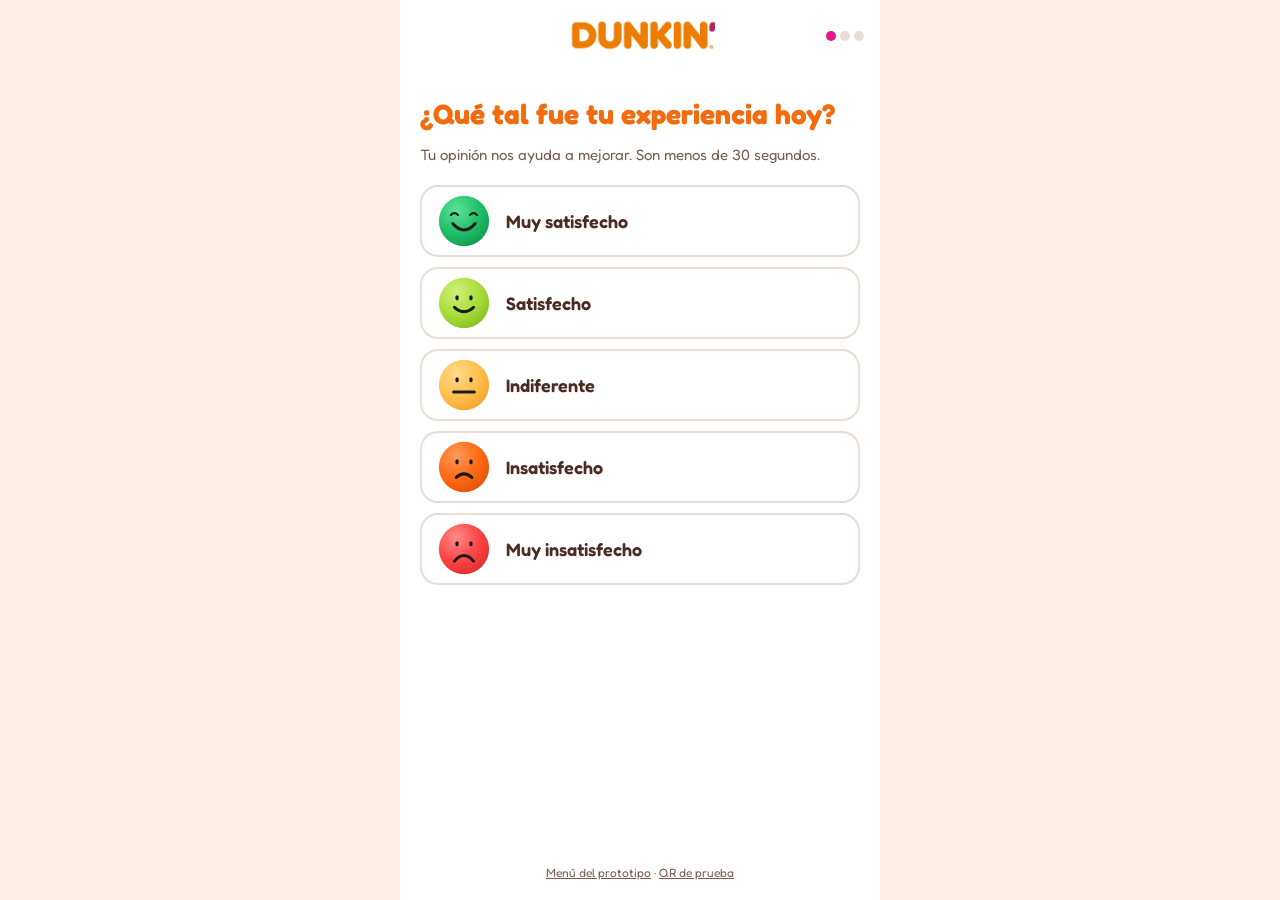
==== dunkin/index.html @ ad474162 "Encuestas por QR para celular: Dunkin, Jimmy John's y Savory, con página de QR de prueba" ====
<!doctype html>
<html lang="es">
<head>
<meta charset="utf-8">
<meta name="viewport" content="width=device-width, initial-scale=1, viewport-fit=cover">
<meta name="robots" content="noindex, nofollow">
<meta name="theme-color" content="#F26B0F">
<title>Dunkin' · ¿Qué tal tu experiencia?</title>
<link rel="preconnect" href="https://fonts.googleapis.com">
<link rel="stylesheet" href="https://fonts.googleapis.com/css2?family=Fredoka:wght@500;600;700&display=swap">
<link rel="stylesheet" href="../css/movil.css?v=11">
<style>
:root {
  --fondo: #FCEFE6; --hoja: #FFFFFF; --tarjeta: #FFFFFF; --texto: #4A2C22; --texto-suave: #7A5A4E; --titulo: #F26B0F;
  --primario: #E8178A; --sobre-primario: #FFFFFF; --borde: #EADDD6; --sel-fondo: #FDE7F2; --ofertas-fondo: #FFF4EC;
  --cab-fondo: #FFFFFF; --cab-texto: #4A2C22; --progreso-vacio: #EADDD6;
  --fuente: 'Fredoka', system-ui, sans-serif; --fuente-titulo: 'Fredoka', system-ui, sans-serif; --fuente-boton: 'Fredoka', system-ui, sans-serif;
  --peso-titulo: 700; --mayus: none; --espaciado-titulo: 0; --mayus-boton: none; --espaciado-boton: 0;
  --radio: 18px; --radio-chip: 999px; --radio-boton: 999px; --radio-campo: 12px;
}
.logo-dk { position: relative; width: 150px; height: 32px; overflow: hidden; }
.logo-dk img { position: absolute; left: 0; top: -10px; width: 230px; height: 50px; }
</style>
</head>
<body>
<div id="app"></div>
<script>
window.MARCA = {
  clave: 'Dunkin', nombre: "Dunkin'",
  logo: '<div class="logo-dk"><img src="../img/marcas/dunkin-logo-productos.png" alt="Dunkin"></div>',
  imagen: '<img class="imagen" src="../img/productos/04-cafe-con-dona.png" alt="">',
  textos: {
    pregunta: '¿Qué tal fue tu experiencia hoy?', positiva: '¡Qué bueno! ¿Qué fue lo mejor?',
    neutra: '¿Qué podríamos hacer mejor?', negativa: 'Lo sentimos. ¿Qué falló?',
    ofertas: '¿Quieres recibir ofertas y descuentos?', gracias: '¡Gracias!'
  },
  gusto: ['Calidad del producto', 'Rapidez de atención', 'Amabilidad del personal', 'Pedido correcto', 'Limpieza del local', 'Variedad de productos'],
  mejorar: ['Calidad del producto', 'Demora en la atención', 'Atención del personal', 'Pedido incorrecto', 'Limpieza del local', 'Faltaban productos']
};
</script>
<script src="../js/config.js?v=11"></script>
<script src="../js/politica.js?v=11"></script>
<script src="../js/movil.js?v=11"></script>
</body>
</html>
---- css/movil.css ----
/* Encuesta para celular. Cada marca define sus colores y fuentes como variables en su página. */
* { box-sizing: border-box; }
html, body { margin: 0; }
body { min-height: 100vh; min-height: 100dvh; background: var(--fondo); color: var(--texto); font-family: var(--fuente); -webkit-tap-highlight-color: transparent; }
#app { max-width: 480px; min-height: 100vh; min-height: 100dvh; margin: 0 auto; display: flex; flex-direction: column; background: var(--hoja); }
button { font-family: inherit; cursor: pointer; }

.cab { display: grid; grid-template-columns: 44px 1fr 44px; align-items: center; gap: 8px; padding: 14px 16px; background: var(--cab-fondo); }
.logo { display: flex; justify-content: center; align-items: center; min-height: 40px; }
.volver, .volver-vacio { width: 44px; height: 44px; }
.volver { border: none; border-radius: 999px; background: transparent; font-size: 24px; color: var(--cab-texto); }
.progreso { display: flex; gap: 4px; justify-self: end; }
.progreso span { width: 10px; height: 10px; border-radius: 999px; background: var(--progreso-vacio); }
.progreso span.lleno { background: var(--primario); }

.cuerpo { flex: 1; display: flex; flex-direction: column; gap: 14px; padding: 20px 20px 28px; }
h1 { margin: 6px 0 0; font-family: var(--fuente-titulo); font-size: 28px; line-height: 1.15; font-weight: var(--peso-titulo); color: var(--titulo); text-transform: var(--mayus); letter-spacing: var(--espaciado-titulo); }
h2 { margin: 0; font-family: var(--fuente-titulo); font-size: 21px; font-weight: var(--peso-titulo); color: var(--titulo); text-transform: var(--mayus); letter-spacing: var(--espaciado-titulo); }
.sub { margin: 0; font-size: 15px; line-height: 1.4; color: var(--texto-suave); }

.caras { display: flex; flex-direction: column; gap: 10px; margin-top: 6px; }
.cara-fila { display: flex; align-items: center; gap: 16px; min-height: 68px; padding: 8px 16px; border: 2px solid var(--borde); border-radius: var(--radio); background: var(--tarjeta); font-size: 18px; font-weight: 600; color: var(--texto); text-align: left; transition: transform 0.12s, border-color 0.12s; }
.cara-fila:active, .cara-fila.tocado { transform: scale(0.98); border-color: var(--primario); background: var(--sel-fondo); }
.cara-elegida { display: flex; align-items: center; gap: 10px; font-size: 15px; font-weight: 600; color: var(--texto-suave); }

.chips { display: flex; flex-wrap: wrap; gap: 10px; }
.chip { min-height: 48px; padding: 10px 16px; border: 2px solid var(--borde); border-radius: var(--radio-chip); background: var(--tarjeta); font-size: 16px; font-weight: 600; color: var(--texto); }
.chip.sel { border-color: var(--primario); background: var(--primario); color: var(--sobre-primario); }

.principal { margin-top: auto; min-height: 56px; border: none; border-radius: var(--radio-boton); background: var(--primario); color: var(--sobre-primario); font-family: var(--fuente-boton); font-size: 19px; font-weight: 700; text-transform: var(--mayus-boton); letter-spacing: var(--espaciado-boton); }
.principal:disabled { opacity: 0.4; cursor: default; }

textarea, input[type="text"], input[type="email"] { width: 100%; padding: 12px 14px; border: 2px solid var(--borde); border-radius: var(--radio-campo); background: var(--tarjeta); color: var(--texto); font: 16px var(--fuente); }
textarea { resize: vertical; min-height: 104px; }
textarea:focus, input:focus { outline: none; border-color: var(--primario); }
.ofertas { display: flex; flex-direction: column; gap: 10px; padding: 16px; border-radius: var(--radio); background: var(--ofertas-fondo); }
.ofertas label { display: flex; flex-direction: column; gap: 6px; font-size: 14px; font-weight: 700; color: var(--texto); }
.ofertas label.consent { flex-direction: row; align-items: flex-start; gap: 10px; font-weight: 500; line-height: 1.4; }
.consent input { flex: none; width: 24px; height: 24px; margin: 0; accent-color: var(--primario); }
.enlace { padding: 0; border: none; background: none; font: inherit; font-weight: 700; color: var(--primario); text-decoration: underline; }
.error-form { margin: 0; min-height: 0; font-size: 14px; font-weight: 600; color: #C62828; }
.error-form:empty { display: none; }

.gracias { align-items: center; justify-content: center; text-align: center; }
.gracias h1 { font-size: 34px; }
.gracias .imagen { max-width: 220px; max-height: 240px; }

.pie { padding: 14px 16px 20px; text-align: center; font-size: 12px; color: var(--texto-suave); }
.pie a { color: inherit; }

/* Política de privacidad a pantalla completa en el celular */
.politica { position: fixed; inset: 0; z-index: 20; display: flex; align-items: flex-end; justify-content: center; background: rgba(0, 0, 0, 0.5); }
.politica-caja { width: 100%; max-width: 480px; max-height: 88dvh; display: flex; flex-direction: column; gap: 10px; padding: 22px 20px 20px; background: #FFFFFF; border-radius: 20px 20px 0 0; font-family: system-ui, sans-serif; color: #1F1F1F; }
.politica-caja h2 { font-family: system-ui, sans-serif; font-size: 19px; font-weight: 800; color: #1F1F1F; text-transform: none; letter-spacing: 0; }
.politica-texto { overflow-y: auto; font-size: 15px; line-height: 1.45; }
.politica-texto p { margin: 0 0 10px; }
.politica-version { margin: 0; font-size: 12px; color: #6B6B6B; }
.politica-cerrar { min-height: 50px; border: none; border-radius: 999px; background: #1F1F1F; color: #FFFFFF; font: 700 17px system-ui, sans-serif; }
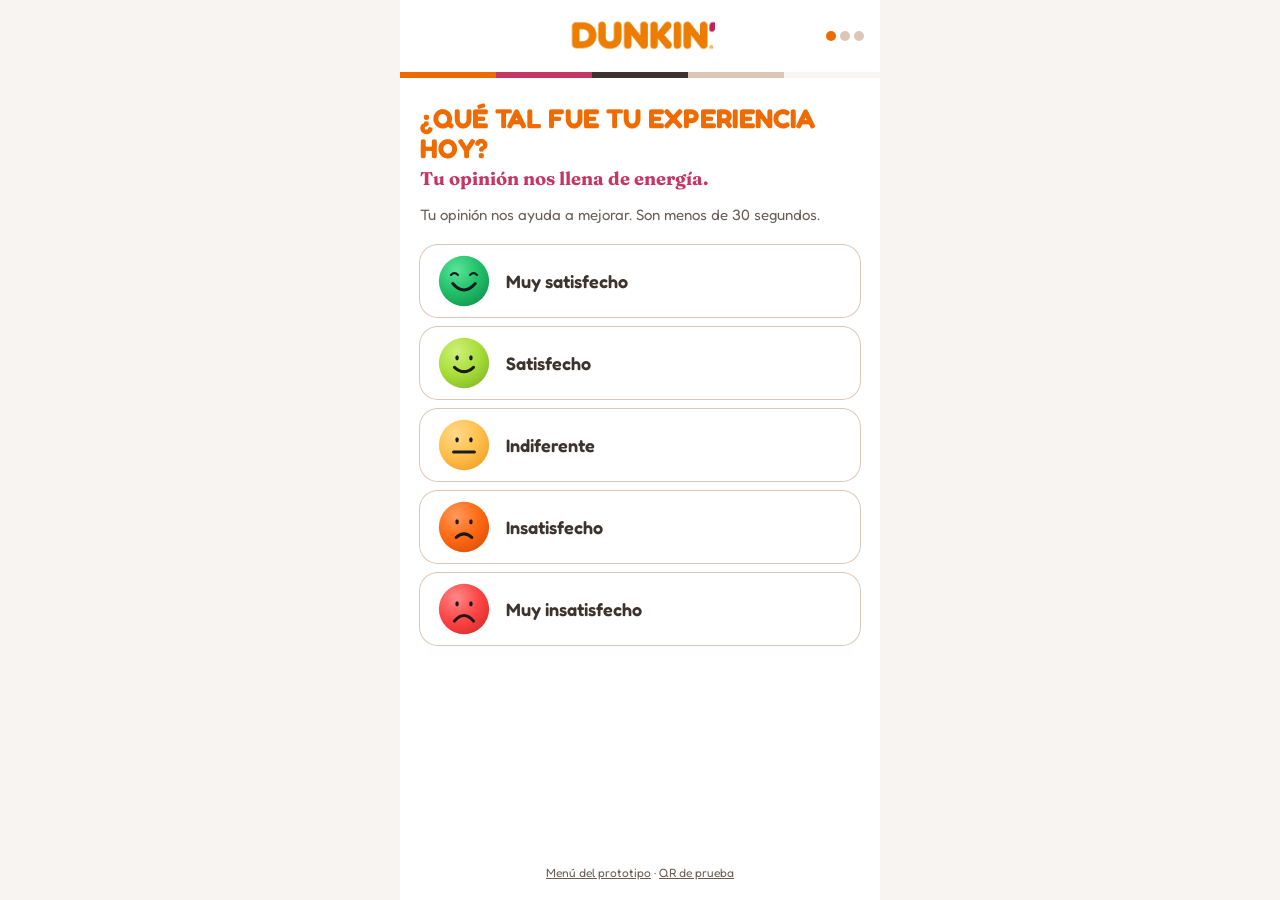
==== commit e1ccb74b: "Dunkin con colores y estilo del International Brand Playbook; vaso oficial en alta resolución para e" ====
--- a/dunkin/index.html
+++ b/dunkin/index.html
@@ -4,22 +4,39 @@
 <meta charset="utf-8">
 <meta name="viewport" content="width=device-width, initial-scale=1, viewport-fit=cover">
 <meta name="robots" content="noindex, nofollow">
-<meta name="theme-color" content="#F26B0F">
+<meta name="theme-color" content="#EF6A00">
 <title>Dunkin' · ¿Qué tal tu experiencia?</title>
 <link rel="preconnect" href="https://fonts.googleapis.com">
-<link rel="stylesheet" href="https://fonts.googleapis.com/css2?family=Fredoka:wght@500;600;700&display=swap">
+<link rel="stylesheet" href="https://fonts.googleapis.com/css2?family=Fredoka:wght@500;600;700&family=Fraunces:opsz,wght@9..144,700&display=swap">
 <link rel="stylesheet" href="../css/movil.css?v=11">
 <style>
+/* Según el Dunkin' International Brand Playbook (2023): naranjo #EF6A00 como color dominante, rosado #C63663
+   de acento, café espresso #3E342F para el texto, crema #F8F4F1 y latte #DCC7B7 para fondos y bordes.
+   Títulos en mayúsculas con letra redondeada y gruesa (Dunkin' Sans Extra Bold; aquí Fredoka como equivalente
+   libre) y un toque de serif (Dunkin' Serif Bold; aquí Fraunces). */
 :root {
-  --fondo: #FCEFE6; --hoja: #FFFFFF; --tarjeta: #FFFFFF; --texto: #4A2C22; --texto-suave: #7A5A4E; --titulo: #F26B0F;
-  --primario: #E8178A; --sobre-primario: #FFFFFF; --borde: #EADDD6; --sel-fondo: #FDE7F2; --ofertas-fondo: #FFF4EC;
-  --cab-fondo: #FFFFFF; --cab-texto: #4A2C22; --progreso-vacio: #EADDD6;
+  --naranjo: #EF6A00; --rosado: #C63663; --espresso: #3E342F; --crema: #F8F4F1; --latte: #DCC7B7;
+  --fondo: var(--crema); --hoja: #FFFFFF; --tarjeta: #FFFFFF; --texto: var(--espresso); --texto-suave: #6B5D55; --titulo: var(--naranjo);
+  --primario: var(--naranjo); --sobre-primario: #FFFFFF; --borde: var(--latte); --sel-fondo: #FDEBDD; --ofertas-fondo: var(--crema);
+  --cab-fondo: #FFFFFF; --cab-texto: var(--espresso); --progreso-vacio: var(--latte);
   --fuente: 'Fredoka', system-ui, sans-serif; --fuente-titulo: 'Fredoka', system-ui, sans-serif; --fuente-boton: 'Fredoka', system-ui, sans-serif;
-  --peso-titulo: 700; --mayus: none; --espaciado-titulo: 0; --mayus-boton: none; --espaciado-boton: 0;
+  --peso-titulo: 700; --mayus: uppercase; --espaciado-titulo: 0.3px; --mayus-boton: uppercase; --espaciado-boton: 0.5px;
   --radio: 18px; --radio-chip: 999px; --radio-boton: 999px; --radio-campo: 12px;
 }
+/* Franja de los cinco colores de marca, como en las piezas del playbook */
+.cab { position: relative; padding-bottom: 20px; }
+.cab::after { content: ''; position: absolute; left: 0; right: 0; bottom: 0; height: 6px; background: linear-gradient(90deg, var(--naranjo) 0 20%, var(--rosado) 20% 40%, var(--espresso) 40% 60%, var(--latte) 60% 80%, var(--crema) 80% 100%); }
 .logo-dk { position: relative; width: 150px; height: 32px; overflow: hidden; }
 .logo-dk img { position: absolute; left: 0; top: -10px; width: 230px; height: 50px; }
+.progreso span.lleno { background: var(--naranjo); }
+h1 { font-size: 27px; line-height: 1.1; }
+h1 .serif, h2 .serif { display: block; margin-top: 6px; font-family: 'Fraunces', Georgia, serif; font-weight: 700; text-transform: none; letter-spacing: 0; font-size: 0.68em; color: var(--rosado); }
+.cara-fila { border-color: transparent; box-shadow: 0 0 0 1px var(--latte); }
+.cara-fila:active, .cara-fila.tocado { box-shadow: 0 0 0 2px var(--naranjo); }
+.chip.sel { background: var(--naranjo); border-color: var(--naranjo); }
+.ofertas { border: 1px solid var(--latte); }
+.enlace { color: var(--rosado); }
+.gracias h1 { font-size: 38px; }
 </style>
 </head>
 <body>
@@ -30,9 +47,10 @@
   logo: '<div class="logo-dk"><img src="../img/marcas/dunkin-logo-productos.png" alt="Dunkin"></div>',
   imagen: '<img class="imagen" src="../img/productos/04-cafe-con-dona.png" alt="">',
   textos: {
-    pregunta: '¿Qué tal fue tu experiencia hoy?', positiva: '¡Qué bueno! ¿Qué fue lo mejor?',
+    pregunta: '¿Qué tal fue tu experiencia hoy?<span class="serif">Tu opinión nos llena de energía.</span>',
+    positiva: '¡Qué bueno! ¿Qué fue lo mejor?',
     neutra: '¿Qué podríamos hacer mejor?', negativa: 'Lo sentimos. ¿Qué falló?',
-    ofertas: '¿Quieres recibir ofertas y descuentos?', gracias: '¡Gracias!'
+    ofertas: '¿Quieres recibir ofertas y descuentos?', gracias: '¡Gracias!<span class="serif">Que tengas un día con energía positiva.</span>'
   },
   gusto: ['Calidad del producto', 'Rapidez de atención', 'Amabilidad del personal', 'Pedido correcto', 'Limpieza del local', 'Variedad de productos'],
   mejorar: ['Calidad del producto', 'Demora en la atención', 'Atención del personal', 'Pedido incorrecto', 'Limpieza del local', 'Faltaban productos']
@@ -40,6 +58,6 @@
 </script>
 <script src="../js/config.js?v=11"></script>
 <script src="../js/politica.js?v=11"></script>
-<script src="../js/movil.js?v=11"></script>
+<script src="../js/movil.js?v=12"></script>
 </body>
 </html>
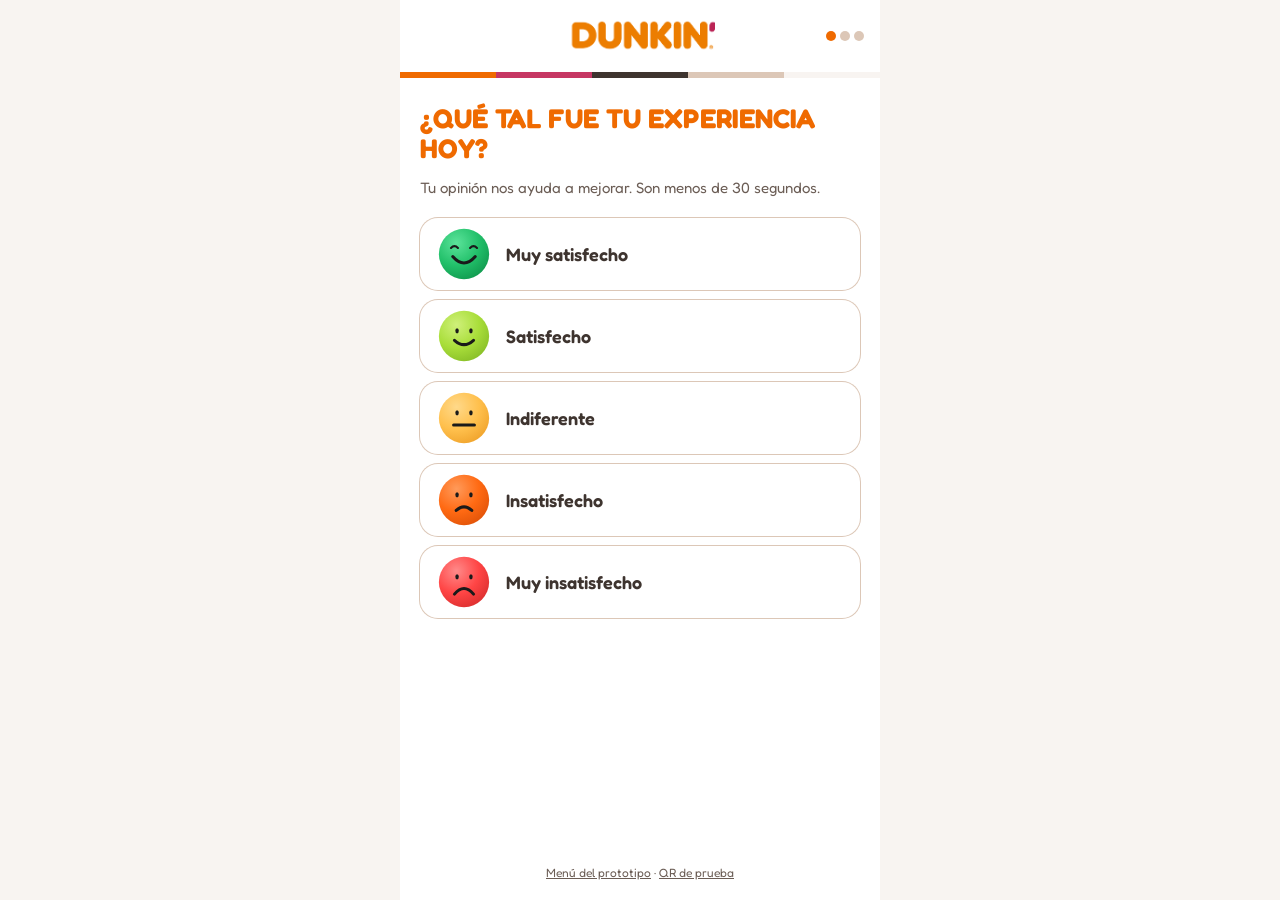
==== commit ed8fdc1c: "Dunkin: subtítulo serif solo en el cierre" ====
--- a/dunkin/index.html
+++ b/dunkin/index.html
@@ -47,7 +47,7 @@
   logo: '<div class="logo-dk"><img src="../img/marcas/dunkin-logo-productos.png" alt="Dunkin"></div>',
   imagen: '<img class="imagen" src="../img/productos/04-cafe-con-dona.png" alt="">',
   textos: {
-    pregunta: '¿Qué tal fue tu experiencia hoy?<span class="serif">Tu opinión nos llena de energía.</span>',
+    pregunta: '¿Qué tal fue tu experiencia hoy?',
     positiva: '¡Qué bueno! ¿Qué fue lo mejor?',
     neutra: '¿Qué podríamos hacer mejor?', negativa: 'Lo sentimos. ¿Qué falló?',
     ofertas: '¿Quieres recibir ofertas y descuentos?', gracias: '¡Gracias!<span class="serif">Que tengas un día con energía positiva.</span>'
